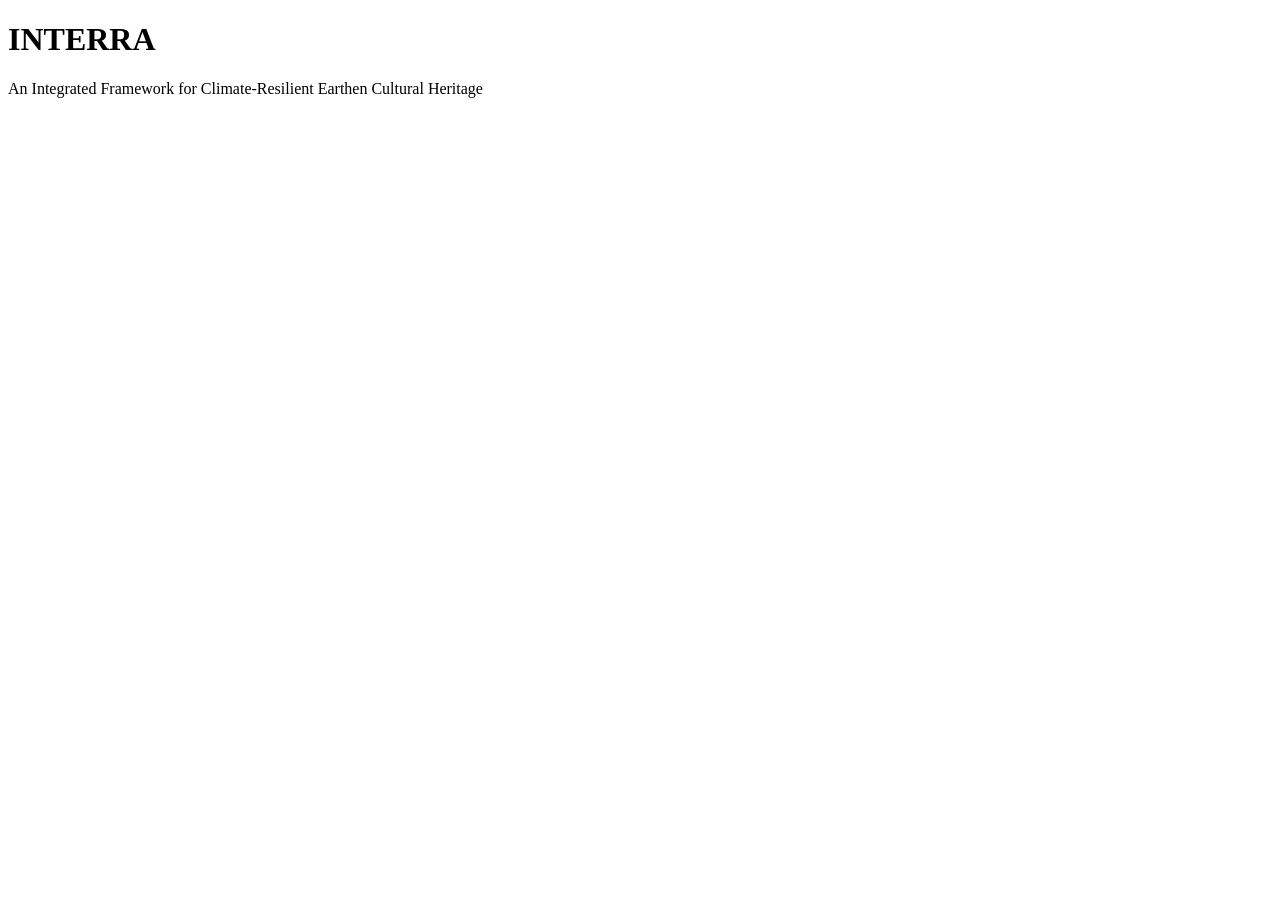
==== index.html @ 62e4dd9e "Add initial HTML structure for INTERRA project" ====
<!DOCTYPE html>
<html lang="en">
<head>
  <meta charset="UTF-8">
  <meta name="viewport" content="width=device-width, initial-scale=1.0">
  <title>INTERRA</title>
</head>

<body>
  <h1>INTERRA</h1>
  <p>An Integrated Framework for Climate-Resilient Earthen Cultural Heritage</p>
</body>
</html>
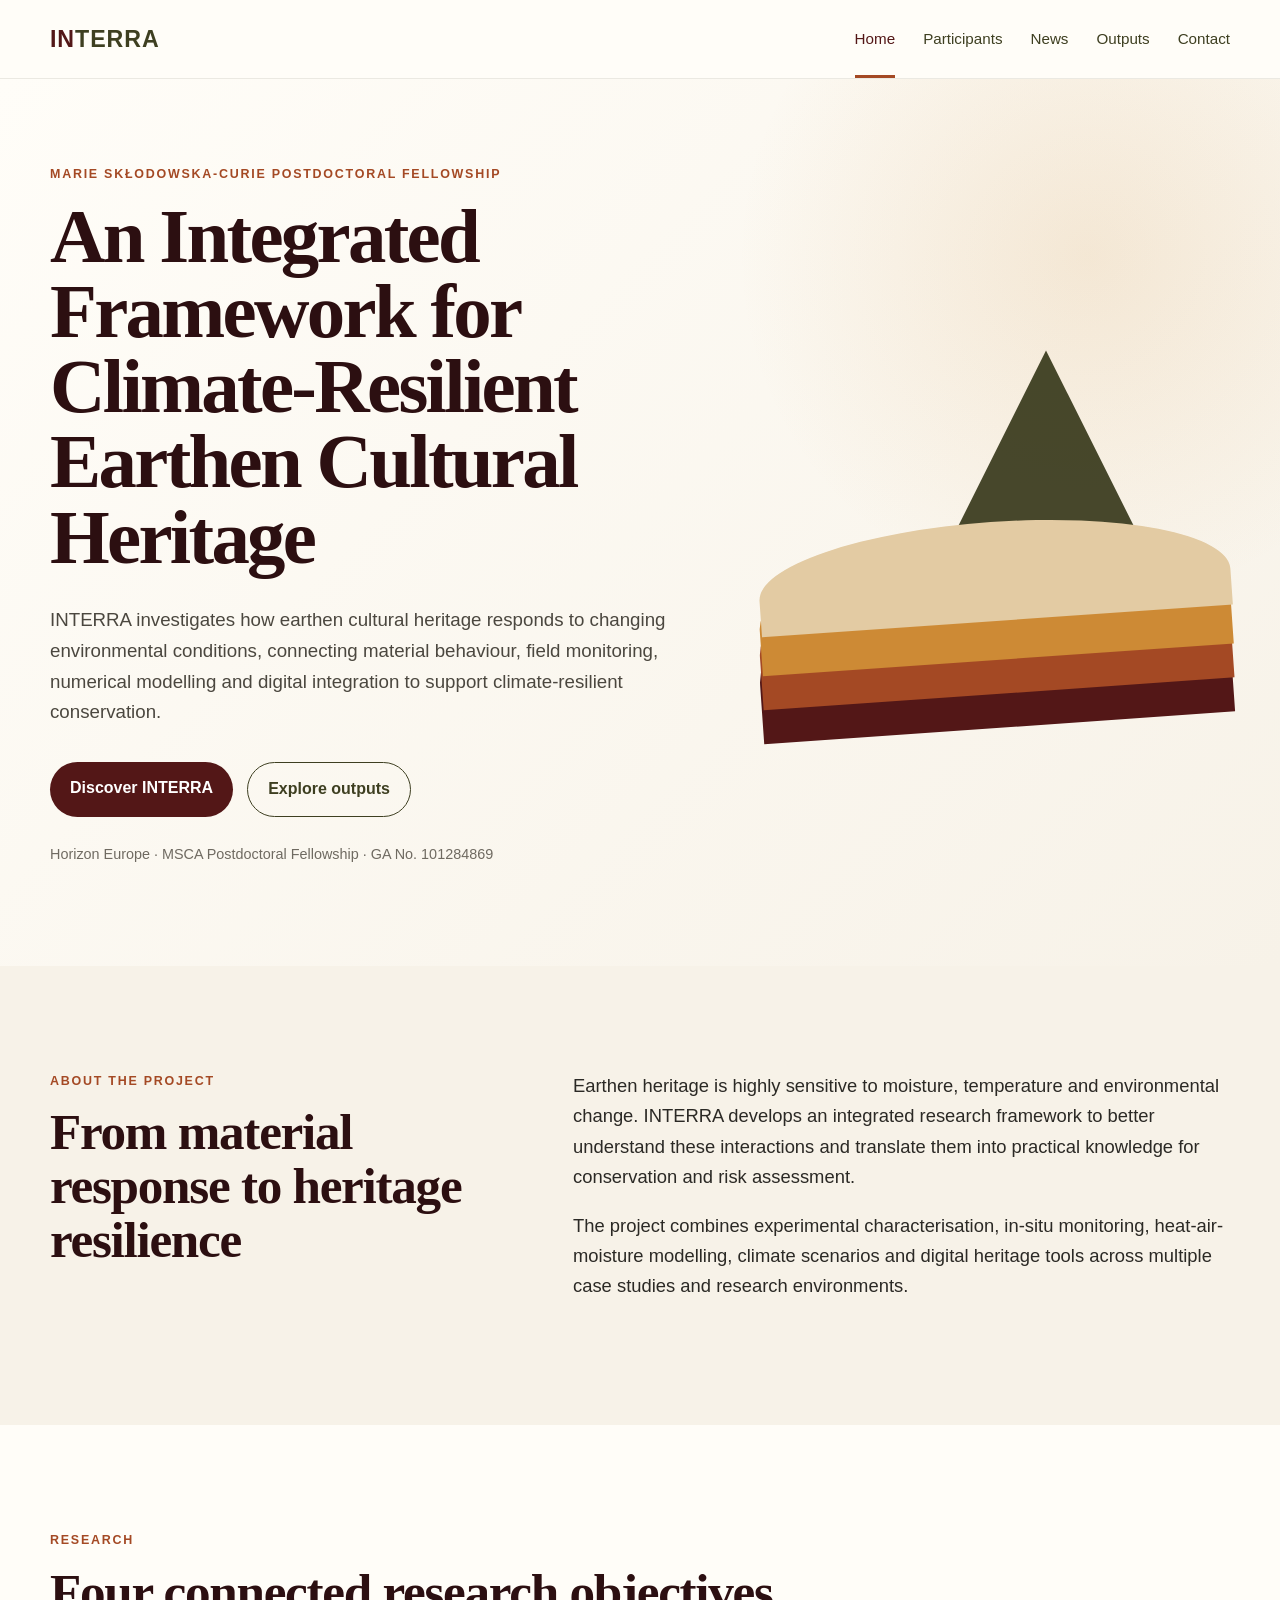
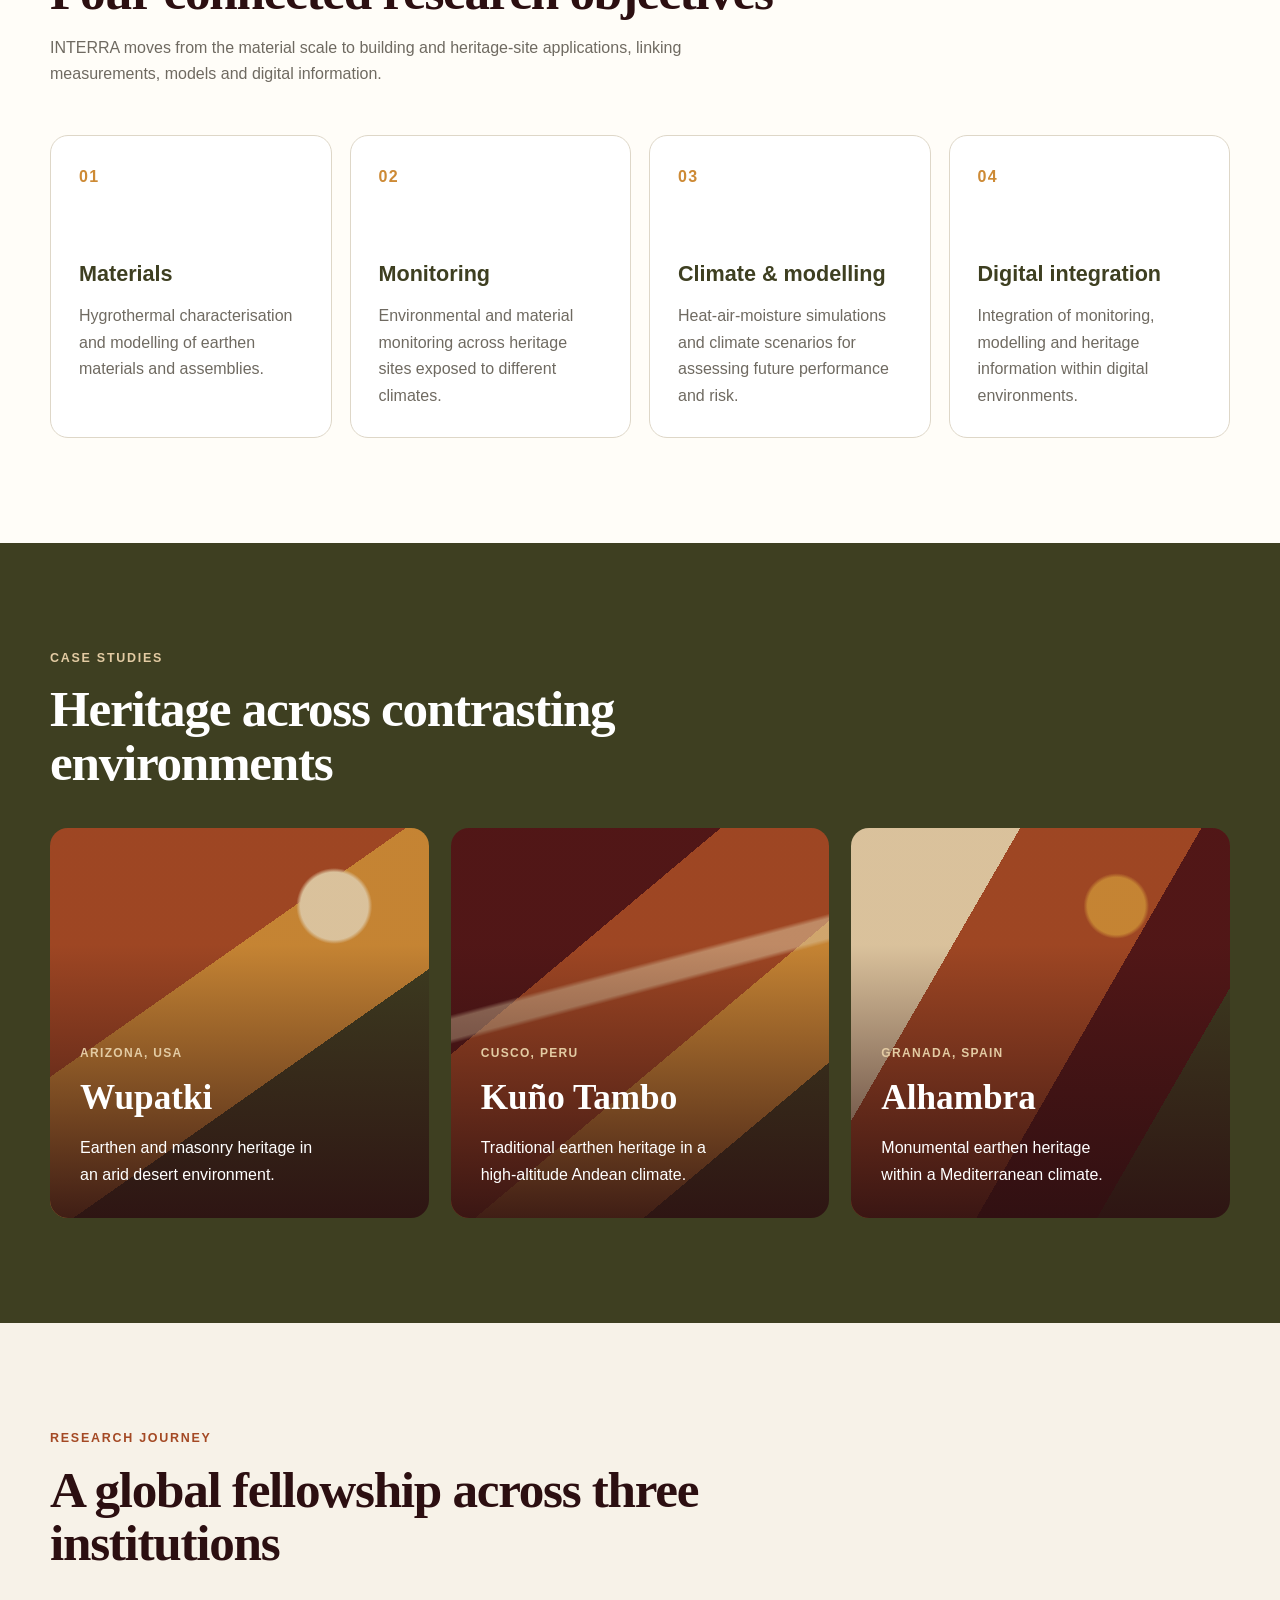
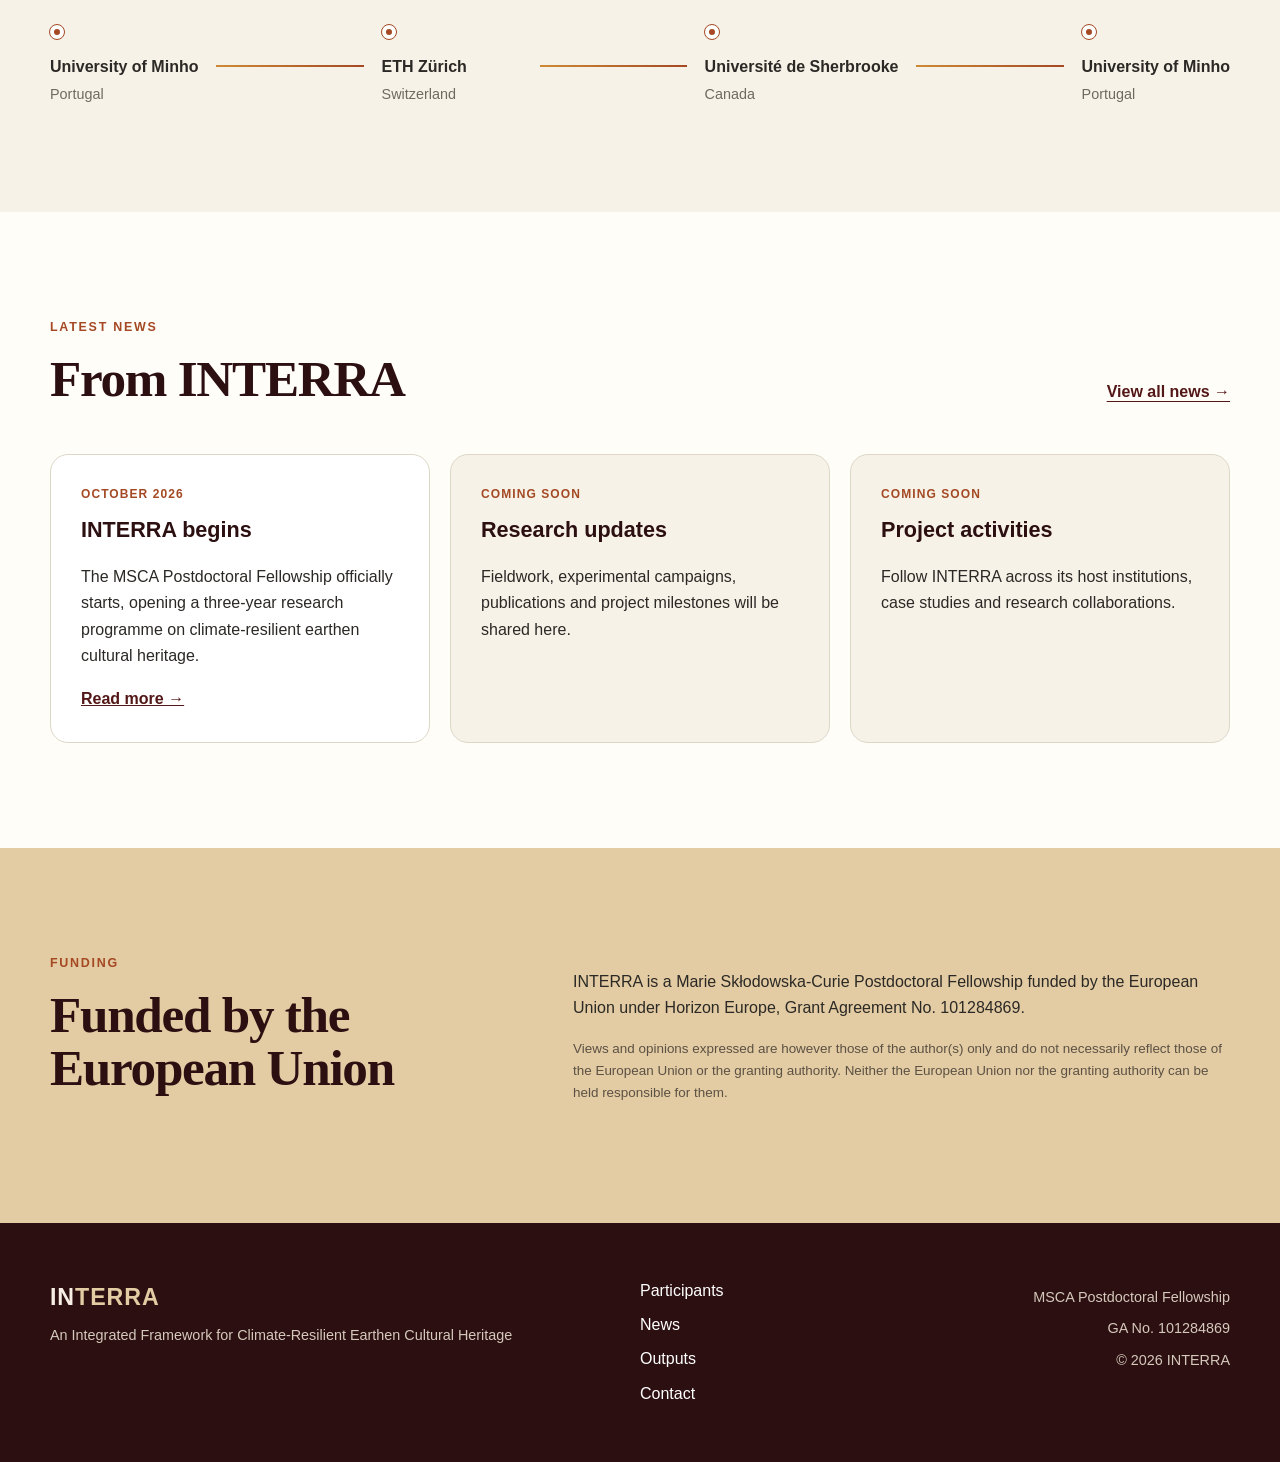
==== commit 7f667400: "Add files via upload" ====
--- a/index.html
+++ b/index.html
@@ -3,11 +3,142 @@
 <head>
   <meta charset="UTF-8">
   <meta name="viewport" content="width=device-width, initial-scale=1.0">
-  <title>INTERRA</title>
+  <meta name="description" content="INTERRA – An Integrated Framework for Climate-Resilient Earthen Cultural Heritage. Marie Skłodowska-Curie Postdoctoral Fellowship funded by the European Union under Horizon Europe.">
+  <title>INTERRA | Climate-Resilient Earthen Cultural Heritage</title>
+  <link rel="stylesheet" href="css/style.css">
 </head>
+<body>
+  <a class="skip-link" href="#main-content">Skip to main content</a>
 
-<body>
-  <h1>INTERRA</h1>
-  <p>An Integrated Framework for Climate-Resilient Earthen Cultural Heritage</p>
+  <header class="site-header">
+    <div class="container nav-wrap">
+      <a class="brand" href="index.html" aria-label="INTERRA home">
+        <span class="brand-in">IN</span><span class="brand-terra">TERRA</span>
+      </a>
+      <nav class="main-nav" aria-label="Main navigation">
+        <a class="active" href="index.html">Home</a>
+        <a href="participants.html">Participants</a>
+        <a href="news.html">News</a>
+        <a href="outputs.html">Outputs</a>
+        <a href="contact.html">Contact</a>
+      </nav>
+    </div>
+  </header>
+
+  <main id="main-content">
+    <section class="hero">
+      <div class="container hero-grid">
+        <div class="hero-copy">
+          <p class="eyebrow">Marie Skłodowska-Curie Postdoctoral Fellowship</p>
+          <h1>An Integrated Framework for Climate-Resilient Earthen Cultural Heritage</h1>
+          <p class="hero-text">INTERRA investigates how earthen cultural heritage responds to changing environmental conditions, connecting material behaviour, field monitoring, numerical modelling and digital integration to support climate-resilient conservation.</p>
+          <div class="hero-actions">
+            <a class="button button-primary" href="#about">Discover INTERRA</a>
+            <a class="button button-secondary" href="outputs.html">Explore outputs</a>
+          </div>
+          <p class="grant-line">Horizon Europe · MSCA Postdoctoral Fellowship · GA No. 101284869</p>
+        </div>
+        <div class="hero-mark" aria-hidden="true">
+          <div class="terrain terrain-1"></div>
+          <div class="terrain terrain-2"></div>
+          <div class="terrain terrain-3"></div>
+          <div class="terrain terrain-4"></div>
+        </div>
+      </div>
+    </section>
+
+    <section id="about" class="section section-light">
+      <div class="container two-column">
+        <div>
+          <p class="section-label">About the project</p>
+          <h2>From material response to heritage resilience</h2>
+        </div>
+        <div class="body-large">
+          <p>Earthen heritage is highly sensitive to moisture, temperature and environmental change. INTERRA develops an integrated research framework to better understand these interactions and translate them into practical knowledge for conservation and risk assessment.</p>
+          <p>The project combines experimental characterisation, in-situ monitoring, heat-air-moisture modelling, climate scenarios and digital heritage tools across multiple case studies and research environments.</p>
+        </div>
+      </div>
+    </section>
+
+    <section class="section research-section">
+      <div class="container">
+        <div class="section-heading">
+          <p class="section-label">Research</p>
+          <h2>Four connected research objectives</h2>
+          <p>INTERRA moves from the material scale to building and heritage-site applications, linking measurements, models and digital information.</p>
+        </div>
+        <div class="research-grid">
+          <article class="research-card"><span class="card-number">01</span><h3>Materials</h3><p>Hygrothermal characterisation and modelling of earthen materials and assemblies.</p></article>
+          <article class="research-card"><span class="card-number">02</span><h3>Monitoring</h3><p>Environmental and material monitoring across heritage sites exposed to different climates.</p></article>
+          <article class="research-card"><span class="card-number">03</span><h3>Climate &amp; modelling</h3><p>Heat-air-moisture simulations and climate scenarios for assessing future performance and risk.</p></article>
+          <article class="research-card"><span class="card-number">04</span><h3>Digital integration</h3><p>Integration of monitoring, modelling and heritage information within digital environments.</p></article>
+        </div>
+      </div>
+    </section>
+
+    <section class="section case-section">
+      <div class="container">
+        <div class="section-heading compact">
+          <p class="section-label">Case studies</p>
+          <h2>Heritage across contrasting environments</h2>
+        </div>
+        <div class="case-grid">
+          <article class="case-card case-wupatki"><div class="case-content"><p class="case-location">Arizona, USA</p><h3>Wupatki</h3><p>Earthen and masonry heritage in an arid desert environment.</p></div></article>
+          <article class="case-card case-peru"><div class="case-content"><p class="case-location">Cusco, Peru</p><h3>Kuño Tambo</h3><p>Traditional earthen heritage in a high-altitude Andean climate.</p></div></article>
+          <article class="case-card case-alhambra"><div class="case-content"><p class="case-location">Granada, Spain</p><h3>Alhambra</h3><p>Monumental earthen heritage within a Mediterranean climate.</p></div></article>
+        </div>
+      </div>
+    </section>
+
+    <section class="section mobility-section">
+      <div class="container">
+        <div class="section-heading compact">
+          <p class="section-label">Research journey</p>
+          <h2>A global fellowship across three institutions</h2>
+        </div>
+        <div class="journey">
+          <div class="journey-stop"><span class="journey-dot"></span><strong>University of Minho</strong><span>Portugal</span></div>
+          <div class="journey-line"></div>
+          <div class="journey-stop"><span class="journey-dot"></span><strong>ETH Zürich</strong><span>Switzerland</span></div>
+          <div class="journey-line"></div>
+          <div class="journey-stop"><span class="journey-dot"></span><strong>Université de Sherbrooke</strong><span>Canada</span></div>
+          <div class="journey-line"></div>
+          <div class="journey-stop"><span class="journey-dot"></span><strong>University of Minho</strong><span>Portugal</span></div>
+        </div>
+      </div>
+    </section>
+
+    <section class="section news-section">
+      <div class="container">
+        <div class="section-heading heading-row">
+          <div><p class="section-label">Latest news</p><h2>From INTERRA</h2></div>
+          <a class="text-link" href="news.html">View all news →</a>
+        </div>
+        <div class="news-grid">
+          <article class="news-card"><p class="news-date">October 2026</p><h3>INTERRA begins</h3><p>The MSCA Postdoctoral Fellowship officially starts, opening a three-year research programme on climate-resilient earthen cultural heritage.</p><a href="news.html">Read more →</a></article>
+          <article class="news-card muted-card"><p class="news-date">Coming soon</p><h3>Research updates</h3><p>Fieldwork, experimental campaigns, publications and project milestones will be shared here.</p></article>
+          <article class="news-card muted-card"><p class="news-date">Coming soon</p><h3>Project activities</h3><p>Follow INTERRA across its host institutions, case studies and research collaborations.</p></article>
+        </div>
+      </div>
+    </section>
+
+    <section class="section funding-section">
+      <div class="container funding-grid">
+        <div><p class="section-label">Funding</p><h2>Funded by the European Union</h2></div>
+        <div>
+          <p>INTERRA is a Marie Skłodowska-Curie Postdoctoral Fellowship funded by the European Union under Horizon Europe, Grant Agreement No. 101284869.</p>
+          <p class="disclaimer">Views and opinions expressed are however those of the author(s) only and do not necessarily reflect those of the European Union or the granting authority. Neither the European Union nor the granting authority can be held responsible for them.</p>
+        </div>
+      </div>
+    </section>
+  </main>
+
+  <footer class="site-footer">
+    <div class="container footer-grid">
+      <div><div class="footer-brand"><span>IN</span>TERRA</div><p>An Integrated Framework for Climate-Resilient Earthen Cultural Heritage</p></div>
+      <div class="footer-links"><a href="participants.html">Participants</a><a href="news.html">News</a><a href="outputs.html">Outputs</a><a href="contact.html">Contact</a></div>
+      <div class="footer-meta"><p>MSCA Postdoctoral Fellowship</p><p>GA No. 101284869</p><p>© 2026 INTERRA</p></div>
+    </div>
+  </footer>
 </body>
 </html>
--- a/css/style.css
+++ b/css/style.css
@@ -0,0 +1,141 @@
+:root {
+  --burgundy: #531717;
+  --deep-brown: #2c0f11;
+  --olive: #3e3f21;
+  --sand: #e3cba3;
+  --ochre: #cd8a35;
+  --terracotta: #a44924;
+  --cream: #f7f2e8;
+  --paper: #fffdf8;
+  --text: #2b2925;
+  --muted: #6f6a61;
+  --line: #ded7c8;
+  --max-width: 1180px;
+  --radius: 18px;
+  --shadow: 0 18px 45px rgba(44, 15, 17, 0.08);
+}
+
+*, *::before, *::after { box-sizing: border-box; }
+html { scroll-behavior: smooth; }
+body { margin: 0; font-family: Arial, Helvetica, sans-serif; color: var(--text); background: var(--paper); line-height: 1.65; }
+a { color: inherit; }
+.container { width: min(var(--max-width), calc(100% - 40px)); margin-inline: auto; }
+.skip-link { position: absolute; left: -9999px; top: 0; background: var(--deep-brown); color: white; padding: 10px 16px; z-index: 1000; }
+.skip-link:focus { left: 12px; top: 12px; }
+
+.site-header { position: sticky; top: 0; z-index: 100; background: rgba(255,253,248,.96); backdrop-filter: blur(10px); border-bottom: 1px solid rgba(62,63,33,.10); }
+.nav-wrap { min-height: 78px; display: flex; align-items: center; justify-content: space-between; gap: 30px; }
+.brand { text-decoration: none; font-weight: 800; font-size: 1.45rem; letter-spacing: .04em; }
+.brand-in { color: var(--burgundy); }
+.brand-terra { color: var(--olive); }
+.main-nav { display: flex; gap: 28px; align-items: center; }
+.main-nav a { text-decoration: none; font-size: .95rem; color: var(--olive); padding: 26px 0 23px; border-bottom: 3px solid transparent; }
+.main-nav a:hover, .main-nav a:focus-visible, .main-nav a.active { color: var(--burgundy); border-bottom-color: var(--terracotta); }
+
+.hero { overflow: hidden; background: radial-gradient(circle at 85% 20%, rgba(205,138,53,.14), transparent 27%), linear-gradient(135deg,#fffdf8 0%,#f7f2e8 100%); }
+.hero-grid { min-height: 720px; display: grid; grid-template-columns: 1.15fr .85fr; align-items: center; gap: 70px; padding-block: 85px; }
+.eyebrow, .section-label { margin: 0 0 14px; color: var(--terracotta); font-size: .78rem; font-weight: 800; letter-spacing: .14em; text-transform: uppercase; }
+.hero h1 { margin: 0; max-width: 850px; color: var(--deep-brown); font-family: Georgia,"Times New Roman",serif; font-size: clamp(3rem,6vw,5.7rem); line-height: .98; letter-spacing: -.035em; }
+.hero-text { margin: 30px 0 0; max-width: 700px; font-size: 1.17rem; color: #4b473f; }
+.hero-actions { display: flex; flex-wrap: wrap; gap: 14px; margin-top: 34px; }
+.button { display: inline-block; padding: 13px 20px; border-radius: 999px; text-decoration: none; font-weight: 700; transition: transform 160ms ease, background 160ms ease; }
+.button:hover { transform: translateY(-2px); }
+.button-primary { background: var(--burgundy); color: white; }
+.button-primary:hover { background: var(--deep-brown); }
+.button-secondary { border: 1px solid var(--olive); color: var(--olive); }
+.grant-line { margin-top: 26px; color: var(--muted); font-size: .9rem; }
+.hero-mark { position: relative; min-height: 430px; }
+.hero-mark::before { content:""; position:absolute; right:12%; top:10%; width:54%; aspect-ratio:1/1; background:var(--olive); clip-path:polygon(50% 0,100% 100%,0 100%); opacity:.95; }
+.terrain { position:absolute; left:0; width:100%; border-radius:55% 55% 0 0 / 70% 70% 0 0; transform:rotate(-4deg); }
+.terrain-1 { height:38%; bottom:2%; background:var(--burgundy); }
+.terrain-2 { height:34%; bottom:10%; background:var(--terracotta); }
+.terrain-3 { height:29%; bottom:18%; background:var(--ochre); }
+.terrain-4 { height:23%; bottom:27%; background:var(--sand); }
+
+.section { padding-block: 105px; }
+.section-light { background: var(--cream); }
+.two-column { display:grid; grid-template-columns:.8fr 1.2fr; gap:85px; }
+.section h2 { margin:0; color:var(--deep-brown); font-family:Georgia,"Times New Roman",serif; font-size:clamp(2.2rem,4vw,3.8rem); line-height:1.05; letter-spacing:-.025em; }
+.body-large { font-size:1.15rem; }
+.body-large p:first-child { margin-top:0; }
+.section-heading { max-width:780px; margin-bottom:48px; }
+.section-heading.compact { margin-bottom:38px; }
+.section-heading > p:last-child { color:var(--muted); max-width:680px; }
+.heading-row { max-width:none; display:flex; align-items:end; justify-content:space-between; gap:40px; }
+.text-link { color:var(--burgundy); font-weight:700; text-decoration-thickness:1px; text-underline-offset:4px; }
+
+.research-grid { display:grid; grid-template-columns:repeat(4,1fr); gap:18px; }
+.research-card { min-height:300px; padding:28px; border:1px solid var(--line); border-radius:var(--radius); background:white; transition:transform 180ms ease, box-shadow 180ms ease; }
+.research-card:hover { transform:translateY(-4px); box-shadow:var(--shadow); }
+.card-number { display:inline-block; color:var(--ochre); font-weight:800; letter-spacing:.08em; margin-bottom:65px; }
+.research-card h3 { margin:0 0 12px; color:var(--olive); font-size:1.35rem; }
+.research-card p { margin:0; color:var(--muted); }
+
+.case-section { background:var(--olive); color:white; }
+.case-section .section-label { color:var(--sand); }
+.case-section h2 { color:white; }
+.case-grid { display:grid; grid-template-columns:repeat(3,1fr); gap:22px; }
+.case-card { position:relative; min-height:390px; overflow:hidden; border-radius:var(--radius); display:flex; align-items:flex-end; isolation:isolate; }
+.case-card::before { content:""; position:absolute; inset:0; z-index:-2; }
+.case-card::after { content:""; position:absolute; inset:0; z-index:-1; background:linear-gradient(to top,rgba(44,15,17,.88),rgba(44,15,17,.05) 70%); }
+.case-wupatki::before { background:radial-gradient(circle at 75% 20%,#e3cba3 0 8%,transparent 9%),linear-gradient(145deg,#a44924 0 38%,#cd8a35 38% 62%,#3e3f21 62% 100%); }
+.case-peru::before { background:linear-gradient(165deg,transparent 0 38%,rgba(227,203,163,.55) 39% 43%,transparent 44%),linear-gradient(140deg,#531717 0 32%,#a44924 32% 58%,#cd8a35 58% 78%,#3e3f21 78% 100%); }
+.case-alhambra::before { background:radial-gradient(circle at 70% 20%,#cd8a35 0 7%,transparent 8%),linear-gradient(120deg,#e3cba3 0 28%,#a44924 28% 58%,#531717 58% 78%,#3e3f21 78% 100%); }
+.case-content { padding:30px; }
+.case-location { margin:0 0 5px; color:var(--sand); text-transform:uppercase; letter-spacing:.11em; font-size:.75rem; font-weight:700; }
+.case-card h3 { margin:0 0 8px; font-family:Georgia,"Times New Roman",serif; font-size:2.2rem; }
+.case-card p:last-child { margin:0; max-width:28ch; }
+
+.mobility-section { background:var(--cream); }
+.journey { display:grid; grid-template-columns:auto 1fr auto 1fr auto 1fr auto; align-items:center; gap:18px; margin-top:55px; }
+.journey-stop { display:grid; gap:3px; min-width:140px; }
+.journey-stop span:last-child { color:var(--muted); font-size:.9rem; }
+.journey-dot { width:14px; height:14px; background:var(--terracotta); border:4px solid white; outline:1px solid var(--terracotta); border-radius:50%; margin-bottom:12px; }
+.journey-line { height:2px; background:linear-gradient(to right,var(--ochre),var(--terracotta)); }
+
+.news-grid { display:grid; grid-template-columns:repeat(3,1fr); gap:20px; }
+.news-card { padding:30px; border-radius:var(--radius); background:white; border:1px solid var(--line); }
+.news-card h3 { margin:8px 0 12px; color:var(--deep-brown); font-size:1.35rem; }
+.news-date { margin:0; color:var(--terracotta); text-transform:uppercase; letter-spacing:.09em; font-size:.75rem; font-weight:800; }
+.news-card a { color:var(--burgundy); font-weight:700; }
+.muted-card { background:var(--cream); }
+
+.funding-section { background:var(--sand); }
+.funding-grid { display:grid; grid-template-columns:.8fr 1.2fr; gap:85px; }
+.disclaimer { color:#5b5144; font-size:.84rem; }
+
+.site-footer { background:var(--deep-brown); color:#f7efe5; padding-block:55px; }
+.footer-grid { display:grid; grid-template-columns:1.5fr .7fr .8fr; gap:60px; }
+.footer-brand { font-size:1.45rem; font-weight:800; letter-spacing:.04em; color:var(--sand); }
+.footer-brand span { color:#f7efe5; }
+.footer-grid p { margin:8px 0; color:#d5c9bc; font-size:.9rem; }
+.footer-links { display:grid; gap:8px; align-content:start; }
+.footer-links a { color:white; text-decoration:none; }
+.footer-links a:hover { text-decoration:underline; }
+.footer-meta { text-align:right; }
+
+@media (max-width:980px) {
+  .hero-grid,.two-column,.funding-grid { grid-template-columns:1fr; }
+  .hero-grid { min-height:auto; gap:30px; }
+  .hero-mark { min-height:330px; }
+  .research-grid { grid-template-columns:repeat(2,1fr); }
+  .case-grid,.news-grid { grid-template-columns:1fr; }
+  .case-card { min-height:310px; }
+  .journey { grid-template-columns:1fr; gap:12px; }
+  .journey-line { width:2px; height:35px; margin-left:6px; }
+}
+
+@media (max-width:760px) {
+  .nav-wrap { min-height:auto; padding-block:18px; align-items:flex-start; flex-direction:column; gap:12px; }
+  .main-nav { width:100%; gap:18px; overflow-x:auto; padding-bottom:2px; }
+  .main-nav a { padding:4px 0 9px; white-space:nowrap; }
+  .hero-grid { padding-block:60px; }
+  .hero h1 { font-size:clamp(2.8rem,13vw,4.7rem); }
+  .section { padding-block:75px; }
+  .research-grid { grid-template-columns:1fr; }
+  .research-card { min-height:auto; }
+  .card-number { margin-bottom:30px; }
+  .heading-row { align-items:flex-start; flex-direction:column; }
+  .footer-grid { grid-template-columns:1fr; gap:30px; }
+  .footer-meta { text-align:left; }
+}
